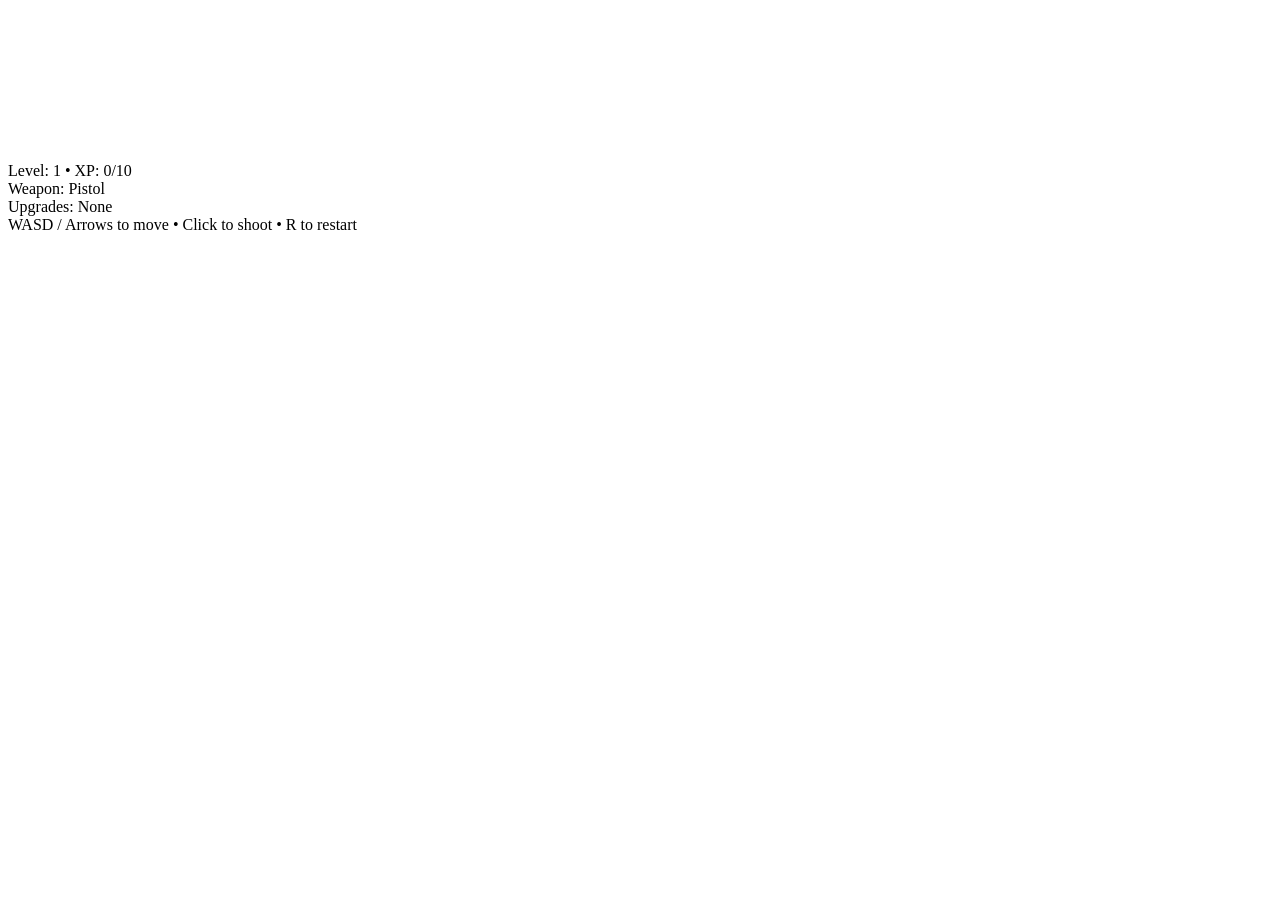
==== index.html @ 425fa9ba "Add survival game prototype: index.html" ====
<!doctype html>
<html lang="en">
<head>
  <meta charset="utf-8" />
  <meta name="viewport" content="width=device-width,initial-scale=1" />
  <title>Survival Prototype</title>
  <link rel="stylesheet" href="style.css">
</head>
<body>
  <canvas id="game"></canvas>
  <div id="hud">
    <div id="stats">Level: <span id="level">1</span> • XP: <span id="xp">0</span>/<span id="xpNext">10</span></div>
    <div id="weapons">Weapon: <span id="weapon">Pistol</span></div>
    <div id="upgrades">Upgrades: <span id="upgradesList">None</span></div>
    <div id="controls">WASD / Arrows to move • Click to shoot • R to restart</div>
  </div>

  <script src="game.js"></script>
</body>
</html>
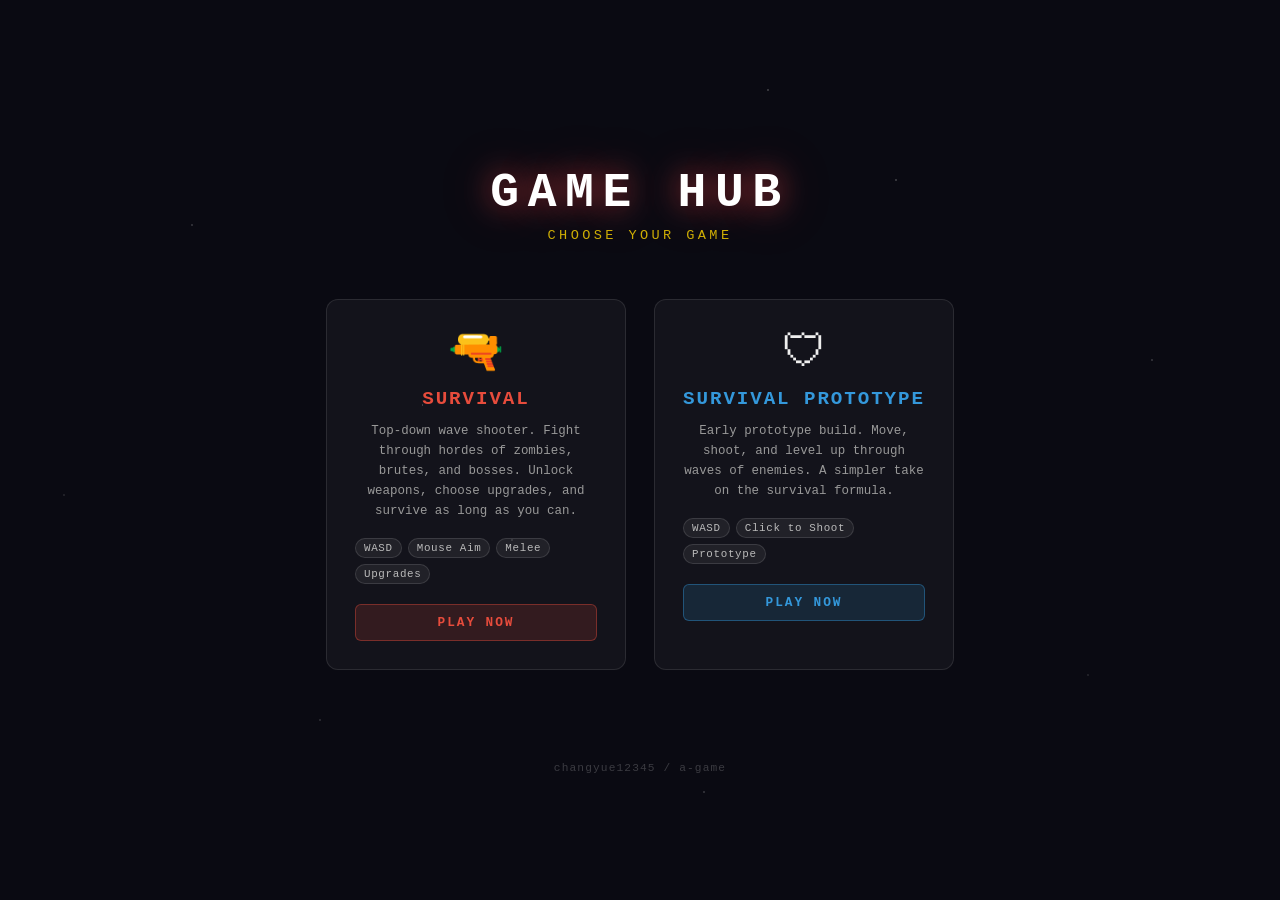
==== commit fba72b70: "Add game hub home page, move prototype to subfolder Co-Authored-By: Claude Sonnet 4.5 <noreply@anthr" ====
--- a/index.html
+++ b/index.html
@@ -1,20 +1,215 @@
-<!doctype html>
+<!DOCTYPE html>
 <html lang="en">
 <head>
-  <meta charset="utf-8" />
-  <meta name="viewport" content="width=device-width,initial-scale=1" />
-  <title>Survival Prototype</title>
-  <link rel="stylesheet" href="style.css">
+<meta charset="UTF-8">
+<meta name="viewport" content="width=device-width, initial-scale=1.0">
+<title>Game Hub</title>
+<style>
+* { margin: 0; padding: 0; box-sizing: border-box; }
+
+body {
+  background: #0a0a12;
+  color: #eee;
+  font-family: 'Courier New', monospace;
+  min-height: 100vh;
+  display: flex;
+  flex-direction: column;
+  align-items: center;
+  justify-content: center;
+  overflow: hidden;
+}
+
+/* Starfield */
+body::before {
+  content: '';
+  position: fixed;
+  inset: 0;
+  background-image:
+    radial-gradient(1px 1px at 15% 25%, rgba(255,255,255,0.5) 0%, transparent 100%),
+    radial-gradient(1px 1px at 40% 60%, rgba(255,255,255,0.4) 0%, transparent 100%),
+    radial-gradient(1px 1px at 70% 20%, rgba(255,255,255,0.6) 0%, transparent 100%),
+    radial-gradient(1px 1px at 85% 75%, rgba(255,255,255,0.3) 0%, transparent 100%),
+    radial-gradient(1px 1px at 55% 88%, rgba(255,255,255,0.5) 0%, transparent 100%),
+    radial-gradient(1px 1px at 25% 80%, rgba(255,255,255,0.4) 0%, transparent 100%),
+    radial-gradient(1px 1px at 90% 40%, rgba(255,255,255,0.5) 0%, transparent 100%),
+    radial-gradient(1px 1px at 5%  55%, rgba(255,255,255,0.3) 0%, transparent 100%),
+    radial-gradient(1px 1px at 60% 10%, rgba(255,255,255,0.6) 0%, transparent 100%),
+    radial-gradient(1px 1px at 33% 45%, rgba(255,255,255,0.4) 0%, transparent 100%);
+  pointer-events: none;
+  z-index: 0;
+}
+
+.container {
+  position: relative;
+  z-index: 1;
+  text-align: center;
+  padding: 40px 20px;
+}
+
+h1 {
+  font-size: 3rem;
+  letter-spacing: 0.18em;
+  text-transform: uppercase;
+  color: #fff;
+  text-shadow: 0 0 30px rgba(255,80,80,0.6), 0 0 60px rgba(255,80,80,0.3);
+  margin-bottom: 8px;
+}
+
+.subtitle {
+  color: #ffd700;
+  font-size: 0.85rem;
+  letter-spacing: 0.25em;
+  text-transform: uppercase;
+  margin-bottom: 56px;
+  opacity: 0.8;
+}
+
+.grid {
+  display: flex;
+  gap: 28px;
+  justify-content: center;
+  flex-wrap: wrap;
+}
+
+.card {
+  width: 300px;
+  background: rgba(255,255,255,0.04);
+  border: 1px solid rgba(255,255,255,0.1);
+  border-radius: 12px;
+  padding: 32px 28px 28px;
+  text-decoration: none;
+  color: inherit;
+  transition: transform 0.18s, border-color 0.18s, box-shadow 0.18s;
+  display: flex;
+  flex-direction: column;
+  gap: 12px;
+}
+
+.card:hover {
+  transform: translateY(-6px);
+  border-color: var(--accent);
+  box-shadow: 0 0 30px rgba(var(--accent-rgb), 0.25), 0 0 60px rgba(var(--accent-rgb), 0.1);
+}
+
+.card.survival {
+  --accent: #e74c3c;
+  --accent-rgb: 231,76,60;
+}
+
+.card.prototype {
+  --accent: #3498db;
+  --accent-rgb: 52,152,219;
+}
+
+.card-icon {
+  font-size: 2.8rem;
+  line-height: 1;
+}
+
+.card-title {
+  font-size: 1.2rem;
+  font-weight: bold;
+  letter-spacing: 0.1em;
+  text-transform: uppercase;
+  color: var(--accent);
+}
+
+.card-desc {
+  font-size: 0.78rem;
+  color: #999;
+  line-height: 1.6;
+}
+
+.card-tags {
+  display: flex;
+  gap: 6px;
+  flex-wrap: wrap;
+  margin-top: 4px;
+}
+
+.tag {
+  font-size: 0.68rem;
+  padding: 3px 8px;
+  border-radius: 20px;
+  background: rgba(255,255,255,0.06);
+  border: 1px solid rgba(255,255,255,0.12);
+  color: #bbb;
+  letter-spacing: 0.06em;
+}
+
+.play-btn {
+  margin-top: 8px;
+  padding: 10px 0;
+  border-radius: 6px;
+  background: rgba(var(--accent-rgb), 0.15);
+  border: 1px solid rgba(var(--accent-rgb), 0.4);
+  color: var(--accent);
+  font-family: inherit;
+  font-size: 0.8rem;
+  font-weight: bold;
+  letter-spacing: 0.15em;
+  text-transform: uppercase;
+  cursor: pointer;
+  transition: background 0.15s;
+}
+
+.card:hover .play-btn {
+  background: rgba(var(--accent-rgb), 0.28);
+}
+
+footer {
+  position: relative;
+  z-index: 1;
+  margin-top: 52px;
+  color: rgba(255,255,255,0.2);
+  font-size: 0.7rem;
+  letter-spacing: 0.1em;
+}
+</style>
 </head>
 <body>
-  <canvas id="game"></canvas>
-  <div id="hud">
-    <div id="stats">Level: <span id="level">1</span> • XP: <span id="xp">0</span>/<span id="xpNext">10</span></div>
-    <div id="weapons">Weapon: <span id="weapon">Pistol</span></div>
-    <div id="upgrades">Upgrades: <span id="upgradesList">None</span></div>
-    <div id="controls">WASD / Arrows to move • Click to shoot • R to restart</div>
+
+<div class="container">
+  <h1>Game Hub</h1>
+  <p class="subtitle">Choose your game</p>
+
+  <div class="grid">
+
+    <a class="card survival" href="games/survival/index.html">
+      <div class="card-icon">🔫</div>
+      <div class="card-title">Survival</div>
+      <div class="card-desc">
+        Top-down wave shooter. Fight through hordes of zombies, brutes, and bosses.
+        Unlock weapons, choose upgrades, and survive as long as you can.
+      </div>
+      <div class="card-tags">
+        <span class="tag">WASD</span>
+        <span class="tag">Mouse Aim</span>
+        <span class="tag">Melee</span>
+        <span class="tag">Upgrades</span>
+      </div>
+      <div class="play-btn">Play Now</div>
+    </a>
+
+    <a class="card prototype" href="games/prototype/index.html">
+      <div class="card-icon">🛡</div>
+      <div class="card-title">Survival Prototype</div>
+      <div class="card-desc">
+        Early prototype build. Move, shoot, and level up through waves of enemies.
+        A simpler take on the survival formula.
+      </div>
+      <div class="card-tags">
+        <span class="tag">WASD</span>
+        <span class="tag">Click to Shoot</span>
+        <span class="tag">Prototype</span>
+      </div>
+      <div class="play-btn">Play Now</div>
+    </a>
+
   </div>
-
-  <script src="game.js"></script>
+</div>
+
+<footer>changyue12345 / a-game</footer>
+
 </body>
 </html>
